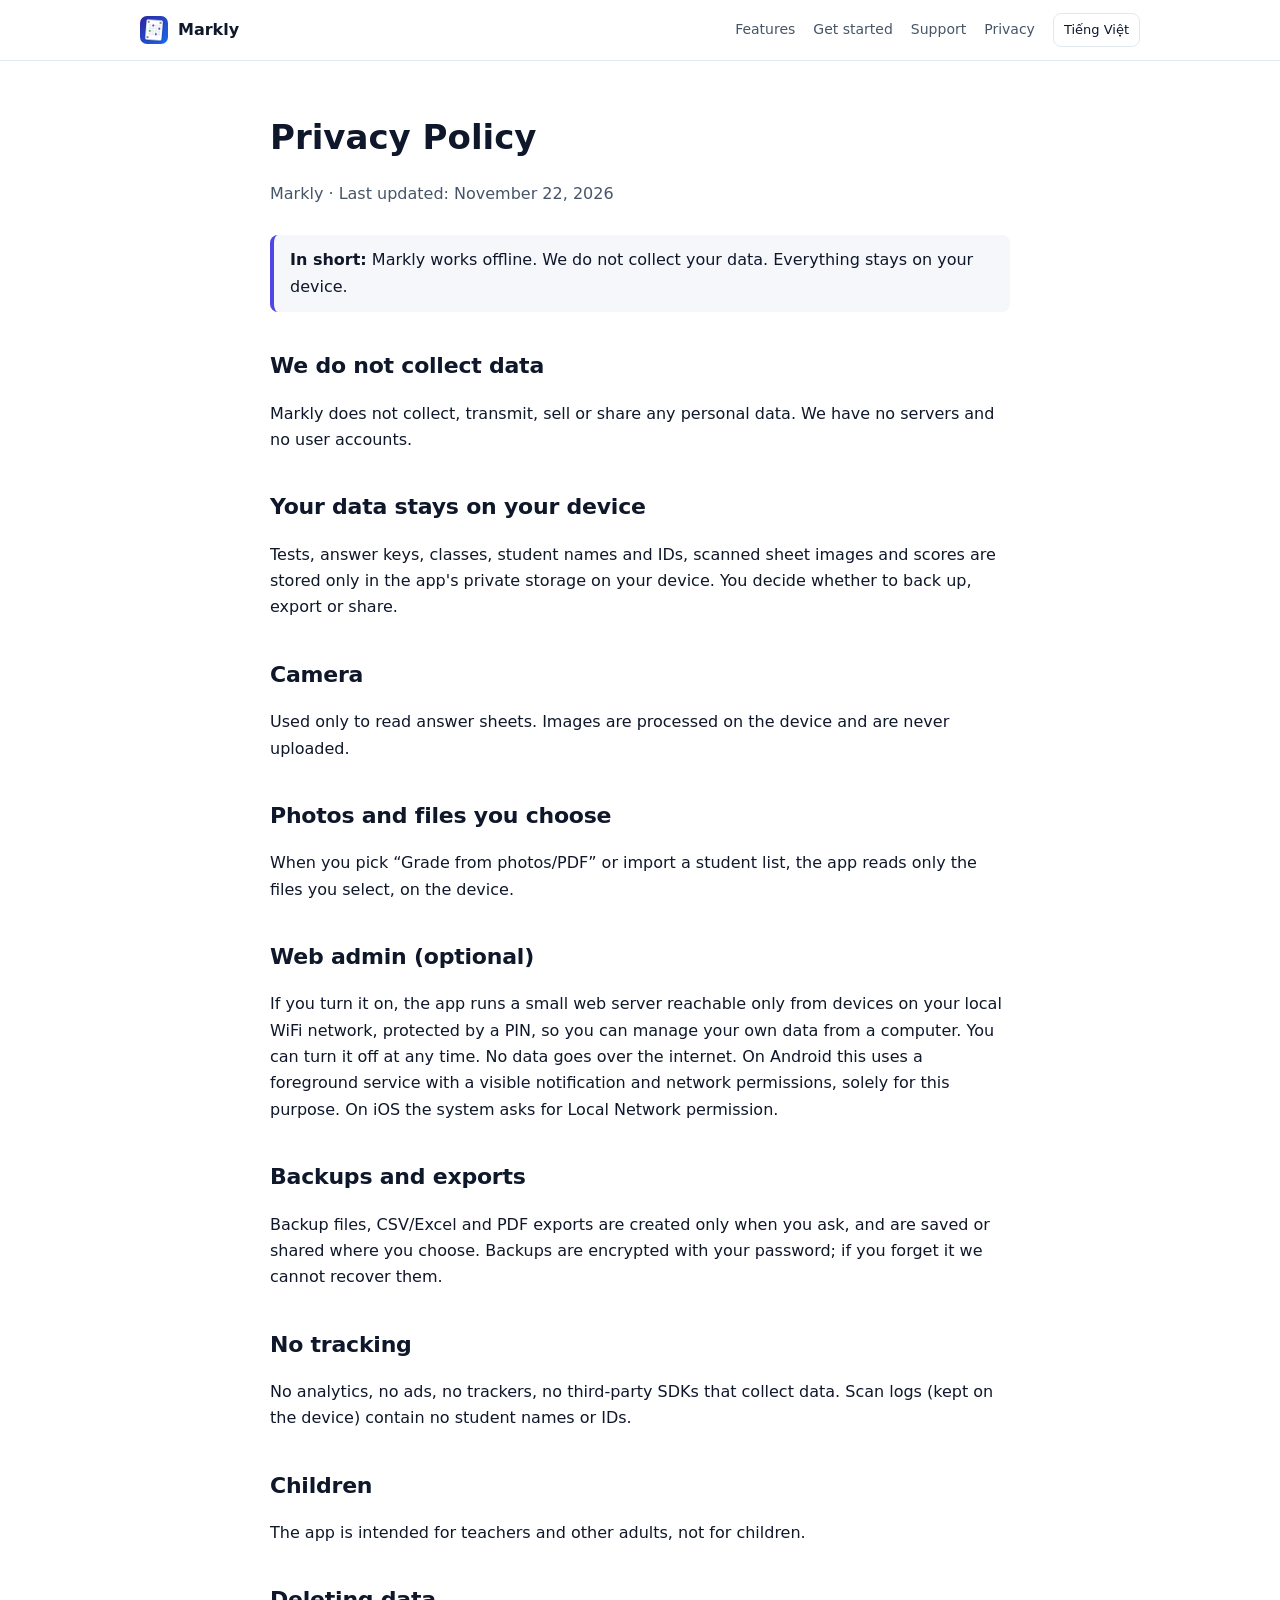
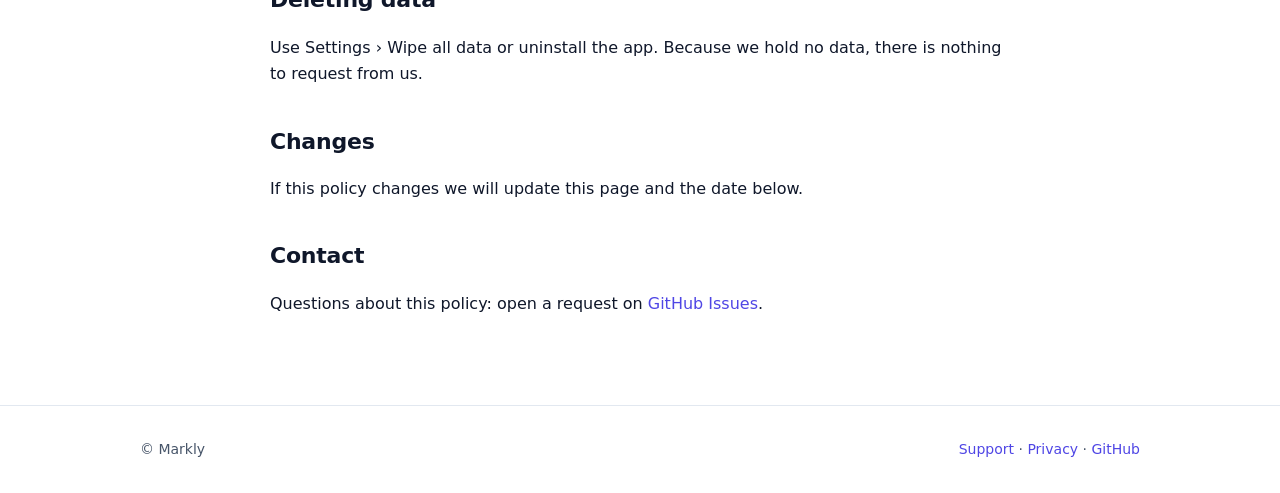
==== privacy.html @ a36c50f0 "Trang web Markly: giới thiệu, hỗ trợ, chính sách quyền riêng tư Co-Authored-By: Claude Sonnet 5.5 <n" ====
<!doctype html>
<html lang="vi">
<head>
<meta charset="utf-8">
<meta name="viewport" content="width=device-width,initial-scale=1">
<title>Privacy Policy — Markly</title>
<meta name="description" content="Chính sách quyền riêng tư của Markly: không thu thập dữ liệu, mọi thứ ở trên máy bạn. / Markly privacy policy: no data collected, everything stays on your device.">
<link rel="icon" href="favicon.png">
<link rel="apple-touch-icon" href="apple-touch-icon.png">
<link rel="stylesheet" href="style.css">
<script src="lang.js"></script>
</head>
<body data-tvi="Chính sách quyền riêng tư — Markly" data-ten="Privacy Policy — Markly">
<header class="nav"><div class="wrap">
  <a class="brand" href="./"><img src="icon-128.png" alt=""><span>Markly</span></a>
  <nav>
    <a class="hide-sm" href="./#features"><span data-l="vi">Tính năng</span><span data-l="en">Features</span></a>
    <a class="hide-sm" href="./#start"><span data-l="vi">Bắt đầu</span><span data-l="en">Get started</span></a>
    <a href="support.html"><span data-l="vi">Hỗ trợ</span><span data-l="en">Support</span></a>
    <a href="privacy.html"><span data-l="vi">Quyền riêng tư</span><span data-l="en">Privacy</span></a>
    <button class="lang" id="lang" type="button">English</button>
  </nav>
</div></header>

<main class="wrap doc">
  <h1><span data-l="vi">Chính sách quyền riêng tư</span><span data-l="en">Privacy Policy</span></h1>
  <p class="meta">Markly · <span data-l="vi">Cập nhật: 22/11/2026</span><span data-l="en">Last updated: November 22, 2026</span></p>
  <div class="note"><span data-l="vi"><b>Tóm tắt:</b> Markly hoạt động offline. Chúng tôi không thu thập dữ liệu của bạn. Mọi thứ nằm trên thiết bị của bạn.</span><span data-l="en"><b>In short:</b> Markly works offline. We do not collect your data. Everything stays on your device.</span></div>
  <h2><span data-l="vi">Chúng tôi không thu thập dữ liệu</span><span data-l="en">We do not collect data</span></h2>
  <p><span data-l="vi">Markly không thu thập, truyền đi, bán hay chia sẻ bất kỳ dữ liệu cá nhân nào. Chúng tôi không có máy chủ và không có tài khoản người dùng.</span><span data-l="en">Markly does not collect, transmit, sell or share any personal data. We have no servers and no user accounts.</span></p>
  <h2><span data-l="vi">Dữ liệu nằm trên thiết bị của bạn</span><span data-l="en">Your data stays on your device</span></h2>
  <p><span data-l="vi">Bài kiểm tra, đáp án, lớp học, tên và mã sinh viên, ảnh phiếu đã quét và điểm chỉ được lưu trong bộ nhớ riêng của ứng dụng trên thiết bị. Bạn tự quyết định việc sao lưu, xuất hoặc chia sẻ.</span><span data-l="en">Tests, answer keys, classes, student names and IDs, scanned sheet images and scores are stored only in the app's private storage on your device. You decide whether to back up, export or share.</span></p>
  <h2><span data-l="vi">Camera</span><span data-l="en">Camera</span></h2>
  <p><span data-l="vi">Chỉ dùng để đọc phiếu trắc nghiệm. Ảnh được xử lý ngay trên thiết bị và không bao giờ được tải lên.</span><span data-l="en">Used only to read answer sheets. Images are processed on the device and are never uploaded.</span></p>
  <h2><span data-l="vi">Ảnh và tệp bạn chọn</span><span data-l="en">Photos and files you choose</span></h2>
  <p><span data-l="vi">Khi bạn chọn “Chấm từ ảnh/PDF” hoặc nhập danh sách sinh viên, ứng dụng chỉ đọc các tệp bạn chọn, trên thiết bị.</span><span data-l="en">When you pick “Grade from photos/PDF” or import a student list, the app reads only the files you select, on the device.</span></p>
  <h2><span data-l="vi">Web quản trị (tùy chọn)</span><span data-l="en">Web admin (optional)</span></h2>
  <p><span data-l="vi">Nếu bạn bật, ứng dụng chạy một máy chủ web nhỏ chỉ truy cập được từ các thiết bị trong cùng mạng WiFi nội bộ, được bảo vệ bằng mã PIN, để bạn quản lý dữ liệu của chính mình từ máy tính. Bạn có thể tắt bất cứ lúc nào. Không có dữ liệu nào đi qua internet. Trên Android, tính năng này dùng một dịch vụ nền có thông báo hiển thị cùng các quyền mạng, chỉ cho mục đích này. Trên iOS, hệ thống sẽ hỏi quyền Mạng cục bộ.</span><span data-l="en">If you turn it on, the app runs a small web server reachable only from devices on your local WiFi network, protected by a PIN, so you can manage your own data from a computer. You can turn it off at any time. No data goes over the internet. On Android this uses a foreground service with a visible notification and network permissions, solely for this purpose. On iOS the system asks for Local Network permission.</span></p>
  <h2><span data-l="vi">Sao lưu và xuất tệp</span><span data-l="en">Backups and exports</span></h2>
  <p><span data-l="vi">Tệp sao lưu, CSV/Excel và PDF chỉ được tạo khi bạn yêu cầu và được lưu hoặc chia sẻ ở nơi bạn chọn. Sao lưu được mã hóa bằng mật khẩu của bạn; nếu quên mật khẩu, chúng tôi không thể khôi phục.</span><span data-l="en">Backup files, CSV/Excel and PDF exports are created only when you ask, and are saved or shared where you choose. Backups are encrypted with your password; if you forget it we cannot recover them.</span></p>
  <h2><span data-l="vi">Không theo dõi</span><span data-l="en">No tracking</span></h2>
  <p><span data-l="vi">Không analytics, không quảng cáo, không bộ theo dõi, không SDK bên thứ ba thu thập dữ liệu. Nhật ký quét (lưu trên máy) không chứa tên hay mã sinh viên.</span><span data-l="en">No analytics, no ads, no trackers, no third-party SDKs that collect data. Scan logs (kept on the device) contain no student names or IDs.</span></p>
  <h2><span data-l="vi">Trẻ em</span><span data-l="en">Children</span></h2>
  <p><span data-l="vi">Ứng dụng dành cho giáo viên và người lớn, không nhắm đến trẻ em.</span><span data-l="en">The app is intended for teachers and other adults, not for children.</span></p>
  <h2><span data-l="vi">Xóa dữ liệu</span><span data-l="en">Deleting data</span></h2>
  <p><span data-l="vi">Dùng Cài đặt › Xóa toàn bộ dữ liệu hoặc gỡ cài đặt ứng dụng. Vì chúng tôi không giữ dữ liệu nào, không có gì cần yêu cầu xóa từ phía chúng tôi.</span><span data-l="en">Use Settings › Wipe all data or uninstall the app. Because we hold no data, there is nothing to request from us.</span></p>
  <h2><span data-l="vi">Thay đổi chính sách</span><span data-l="en">Changes</span></h2>
  <p><span data-l="vi">Nếu chính sách thay đổi, chúng tôi sẽ cập nhật trang này cùng ngày cập nhật bên dưới.</span><span data-l="en">If this policy changes we will update this page and the date below.</span></p>
  <h2><span data-l="vi">Liên hệ</span><span data-l="en">Contact</span></h2>
  <p><span data-l="vi">Câu hỏi về chính sách này: mở yêu cầu tại <a href="https://github.com/mvmanh/markly-app/issues">GitHub Issues</a>.</span><span data-l="en">Questions about this policy: open a request on <a href="https://github.com/mvmanh/markly-app/issues">GitHub Issues</a>.</span></p>
</main>

<footer><div class="wrap">
  <span>© Markly</span>
  <span><a href="support.html"><span data-l="vi">Hỗ trợ</span><span data-l="en">Support</span></a> · <a href="privacy.html"><span data-l="vi">Quyền riêng tư</span><span data-l="en">Privacy</span></a> · <a href="https://github.com/mvmanh/markly-app/issues">GitHub</a></span>
</div></footer>
</body>
</html>
---- style.css ----
:root{--bg:#fff;--bg2:#f5f7fb;--fg:#0f172a;--muted:#475569;--line:#e2e8f0;--brand:#4f46e5;--brand-d:#4338ca;--card:#fff;--shadow:0 1px 2px rgba(15,23,42,.06),0 8px 24px rgba(15,23,42,.06)}
@media (prefers-color-scheme:dark){:root{--bg:#0b1220;--bg2:#101a2e;--fg:#e5e9f2;--muted:#9aa7bd;--line:#1f2b44;--brand:#a5b4fc;--brand-d:#6366f1;--card:#121c33;--shadow:0 1px 2px rgba(0,0,0,.4)}}
*{box-sizing:border-box}html{scroll-behavior:smooth}
body{margin:0;background:var(--bg);color:var(--fg);font:16px/1.65 system-ui,-apple-system,"Segoe UI",Roboto,"Helvetica Neue",Arial,sans-serif}
a{color:var(--brand);text-decoration:none}a:hover{text-decoration:underline}
.wrap{max-width:1040px;margin:0 auto;padding:0 20px}
header.nav{position:sticky;top:0;z-index:10;background:color-mix(in srgb,var(--bg) 88%,transparent);backdrop-filter:blur(10px);border-bottom:1px solid var(--line)}
.nav .wrap{display:flex;align-items:center;gap:20px;height:60px}
.brand{display:flex;align-items:center;gap:10px;font-weight:700;color:var(--fg)}.brand img{width:28px;height:28px;border-radius:7px}
.nav nav{margin-left:auto;display:flex;align-items:center;gap:18px;font-size:14px}.nav nav a{color:var(--muted)}.nav nav a:hover{color:var(--fg);text-decoration:none}
.lang{border:1px solid var(--line);background:var(--card);color:var(--fg);border-radius:8px;padding:5px 10px;font:inherit;font-size:13px;cursor:pointer}
.hero{padding:72px 0 56px;background:linear-gradient(180deg,var(--bg2),var(--bg));text-align:center}
.hero img.logo{width:88px;height:88px;border-radius:20px;box-shadow:var(--shadow)}
.hero h1{font-size:clamp(28px,5vw,46px);line-height:1.15;margin:22px auto 14px;max-width:760px;letter-spacing:-.02em}
.hero p.lead{font-size:18px;color:var(--muted);max-width:640px;margin:0 auto 28px}
.btns{display:flex;gap:12px;justify-content:center;flex-wrap:wrap}
.btn{display:inline-block;padding:12px 22px;border-radius:10px;font-weight:600;border:1px solid var(--line);background:var(--card);color:var(--fg)}
.btn:hover{text-decoration:none;border-color:var(--brand)}
.btn.primary{background:var(--brand-d);border-color:var(--brand-d);color:#fff}.btn.primary:hover{filter:brightness(1.08)}
.badges{margin-top:22px;display:flex;gap:8px;justify-content:center;flex-wrap:wrap}
.badge{font-size:13px;padding:4px 12px;border-radius:99px;background:var(--card);border:1px solid var(--line);color:var(--muted)}
section{padding:60px 0}section.alt{background:var(--bg2)}
h2{font-size:28px;letter-spacing:-.01em;margin:0 0 8px}.sub{color:var(--muted);margin:0 0 32px;max-width:640px}
.grid{display:grid;gap:18px;grid-template-columns:repeat(auto-fit,minmax(260px,1fr))}
.card{background:var(--card);border:1px solid var(--line);border-radius:14px;padding:22px;box-shadow:var(--shadow)}
.card h3{margin:0 0 6px;font-size:17px}.card p{margin:0;color:var(--muted);font-size:15px}.card .ic{font-size:26px;margin-bottom:10px}
ol.steps{counter-reset:s;list-style:none;padding:0;margin:0;display:grid;gap:14px}
ol.steps li{counter-increment:s;background:var(--card);border:1px solid var(--line);border-radius:12px;padding:16px 18px 16px 62px;position:relative}
ol.steps li:before{content:counter(s);position:absolute;left:18px;top:14px;width:32px;height:32px;border-radius:50%;background:var(--brand-d);color:#fff;font-weight:700;display:grid;place-items:center}
table{width:100%;border-collapse:collapse;background:var(--card);border:1px solid var(--line);border-radius:12px;overflow:hidden;font-size:15px}
th,td{text-align:left;padding:12px 16px;border-bottom:1px solid var(--line);vertical-align:top}th{background:var(--bg2);font-size:13px;text-transform:uppercase;letter-spacing:.04em;color:var(--muted)}tr:last-child td{border-bottom:0}
code,kbd{font:13px ui-monospace,SFMono-Regular,Menlo,monospace;background:var(--bg2);border:1px solid var(--line);border-radius:6px;padding:1px 6px}
details{background:var(--card);border:1px solid var(--line);border-radius:12px;padding:14px 18px;margin-bottom:10px}summary{cursor:pointer;font-weight:600}details p{color:var(--muted);margin:10px 0 0}
footer{border-top:1px solid var(--line);padding:32px 0;color:var(--muted);font-size:14px}footer .wrap{display:flex;gap:16px;flex-wrap:wrap;justify-content:space-between}
.doc{max-width:780px;padding:48px 20px 72px}.doc h1{font-size:34px;margin:0 0 6px}.doc h2{font-size:22px;margin:36px 0 10px}.doc h3{font-size:17px;margin:22px 0 6px}.doc .meta{color:var(--muted);margin-bottom:28px}.doc ul{padding-left:22px}
.note{background:var(--bg2);border-left:4px solid var(--brand);padding:12px 16px;border-radius:8px;margin:18px 0}
[data-l]{display:none}html[lang=vi] [data-l=vi],html[lang=en] [data-l=en]{display:revert}
@media(max-width:640px){.nav nav a.hide-sm{display:none}.hero{padding:48px 0 36px}th,td{padding:10px}}

.soon{display:inline-block;padding:12px 22px;border-radius:10px;border:1px dashed var(--line);color:var(--muted)}
.hero img.logo{background:var(--card)}
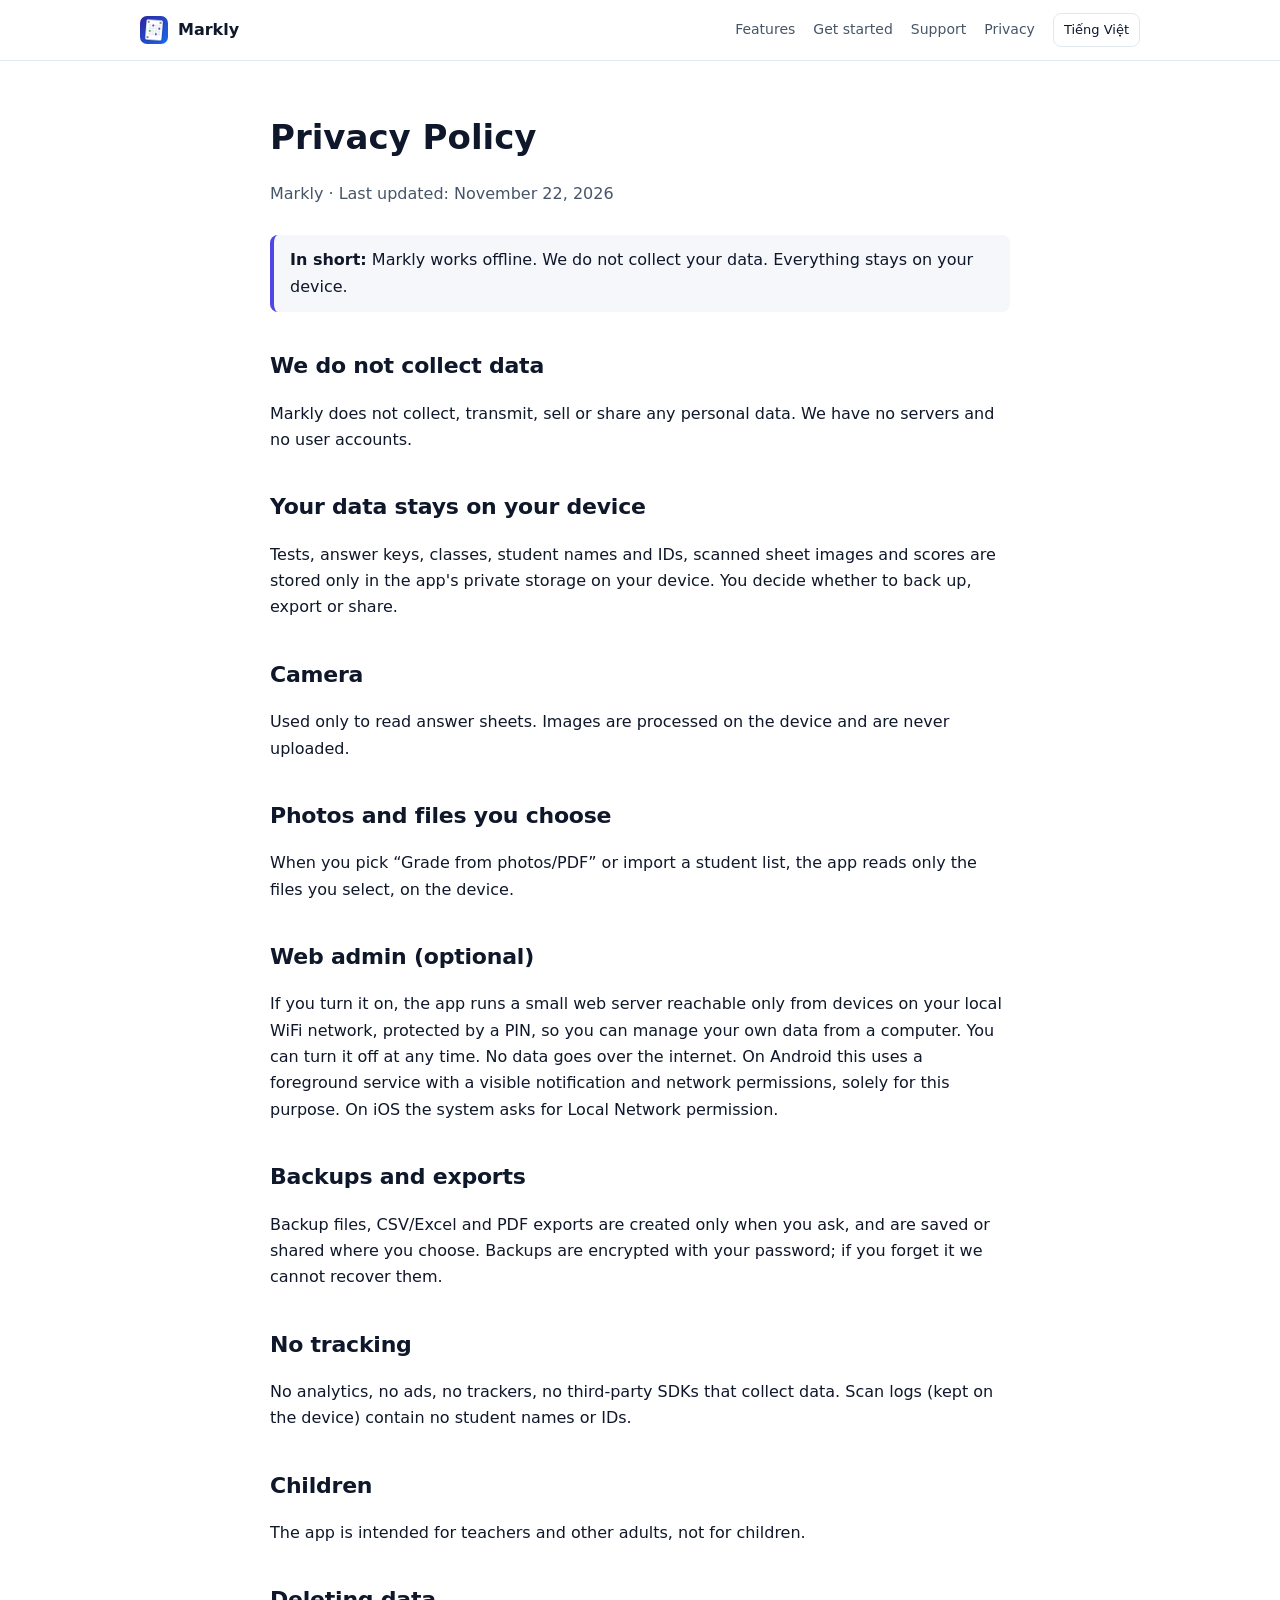
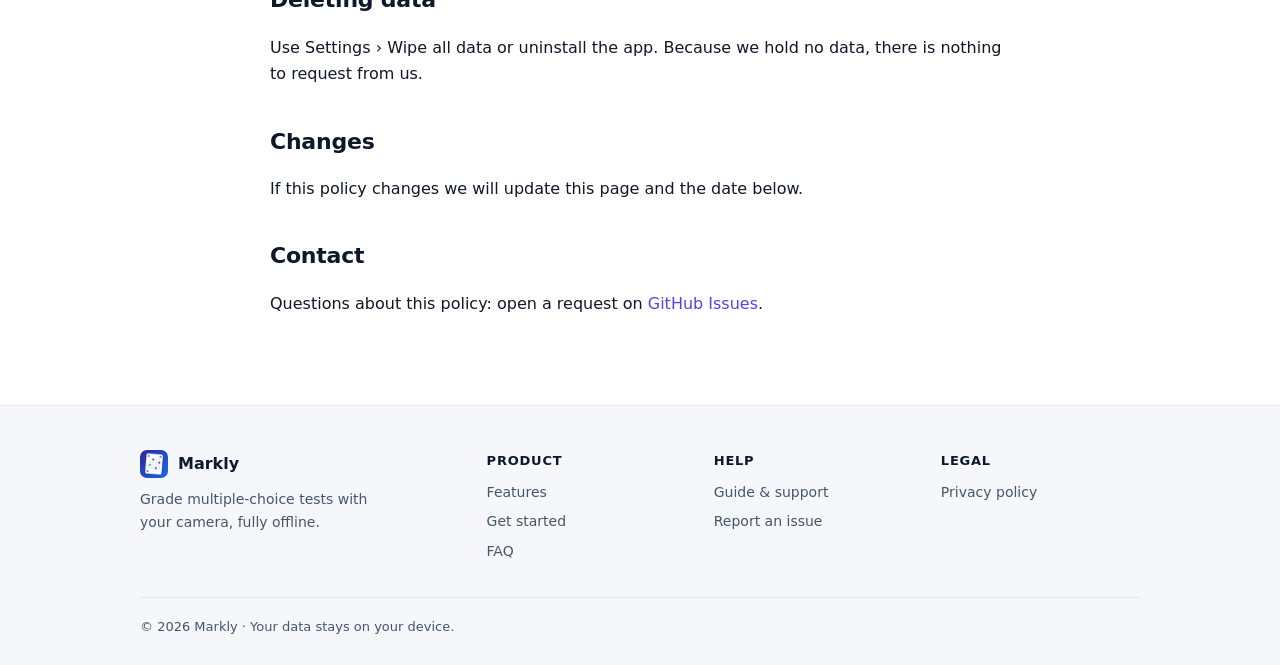
==== commit a1496eba: "Ảnh nén WebP đúng kích thước hiển thị, SEO/OG, trợ năng, 404, sitemap, footer, hiệu ứng Co-Authored-" ====
--- a/privacy.html
+++ b/privacy.html
@@ -5,12 +5,28 @@
 <meta name="viewport" content="width=device-width,initial-scale=1">
 <title>Privacy Policy — Markly</title>
 <meta name="description" content="Chính sách quyền riêng tư của Markly: không thu thập dữ liệu, mọi thứ ở trên máy bạn. / Markly privacy policy: no data collected, everything stays on your device.">
+<meta name="theme-color" content="#4f46e5">
+<meta name="color-scheme" content="light dark">
+<link rel="canonical" href="https://mvmanh.github.io/markly-app/privacy.html">
+<meta property="og:type" content="website">
+<meta property="og:site_name" content="Markly">
+<meta property="og:title" content="Privacy Policy — Markly">
+<meta property="og:description" content="Chính sách quyền riêng tư của Markly: không thu thập dữ liệu, mọi thứ ở trên máy bạn. / Markly privacy policy: no data collected, everything stays on your device.">
+<meta property="og:url" content="https://mvmanh.github.io/markly-app/privacy.html">
+<meta property="og:image" content="https://mvmanh.github.io/markly-app/og-image.jpg">
+<meta property="og:image:width" content="1200">
+<meta property="og:image:height" content="630">
+<meta name="twitter:card" content="summary_large_image">
+<meta name="twitter:title" content="Privacy Policy — Markly">
+<meta name="twitter:description" content="Chính sách quyền riêng tư của Markly: không thu thập dữ liệu, mọi thứ ở trên máy bạn. / Markly privacy policy: no data collected, everything stays on your device.">
+<meta name="twitter:image" content="https://mvmanh.github.io/markly-app/og-image.jpg">
 <link rel="icon" href="favicon.png">
 <link rel="apple-touch-icon" href="apple-touch-icon.png">
 <link rel="stylesheet" href="style.css">
 <script src="lang.js"></script>
 </head>
 <body data-tvi="Chính sách quyền riêng tư — Markly" data-ten="Privacy Policy — Markly">
+<a class="skip" href="#main"><span data-l="vi">Bỏ qua điều hướng</span><span data-l="en">Skip to content</span></a>
 <header class="nav"><div class="wrap">
   <a class="brand" href="./"><img src="icon-128.png" alt=""><span>Markly</span></a>
   <nav>
@@ -22,7 +38,7 @@
   </nav>
 </div></header>
 
-<main class="wrap doc">
+<main id="main" class="wrap doc">
   <h1><span data-l="vi">Chính sách quyền riêng tư</span><span data-l="en">Privacy Policy</span></h1>
   <p class="meta">Markly · <span data-l="vi">Cập nhật: 22/11/2026</span><span data-l="en">Last updated: November 22, 2026</span></p>
   <div class="note"><span data-l="vi"><b>Tóm tắt:</b> Markly hoạt động offline. Chúng tôi không thu thập dữ liệu của bạn. Mọi thứ nằm trên thiết bị của bạn.</span><span data-l="en"><b>In short:</b> Markly works offline. We do not collect your data. Everything stays on your device.</span></div>
@@ -50,9 +66,19 @@
   <p><span data-l="vi">Câu hỏi về chính sách này: mở yêu cầu tại <a href="https://github.com/mvmanh/markly-app/issues">GitHub Issues</a>.</span><span data-l="en">Questions about this policy: open a request on <a href="https://github.com/mvmanh/markly-app/issues">GitHub Issues</a>.</span></p>
 </main>
 
-<footer><div class="wrap">
-  <span>© Markly</span>
-  <span><a href="support.html"><span data-l="vi">Hỗ trợ</span><span data-l="en">Support</span></a> · <a href="privacy.html"><span data-l="vi">Quyền riêng tư</span><span data-l="en">Privacy</span></a> · <a href="https://github.com/mvmanh/markly-app/issues">GitHub</a></span>
+<footer><div class="wrap fgrid">
+  <div class="fbrand"><a class="brand" href="./"><img src="icon-128.png" alt="" width="28" height="28"><span>Markly</span></a>
+    <p><span data-l="vi">Chấm trắc nghiệm bằng camera, hoàn toàn offline.</span><span data-l="en">Grade multiple-choice tests with your camera, fully offline.</span></p></div>
+  <div><h4><span data-l="vi">Sản phẩm</span><span data-l="en">Product</span></h4>
+    <a href="./#features"><span data-l="vi">Tính năng</span><span data-l="en">Features</span></a>
+    <a href="./#start"><span data-l="vi">Bắt đầu</span><span data-l="en">Get started</span></a>
+    <a href="./#faq">FAQ</a></div>
+  <div><h4><span data-l="vi">Hỗ trợ</span><span data-l="en">Help</span></h4>
+    <a href="support.html"><span data-l="vi">Hướng dẫn &amp; hỗ trợ</span><span data-l="en">Guide &amp; support</span></a>
+    <a href="https://github.com/mvmanh/markly-app/issues"><span data-l="vi">Báo lỗi / góp ý</span><span data-l="en">Report an issue</span></a></div>
+  <div><h4><span data-l="vi">Pháp lý</span><span data-l="en">Legal</span></h4>
+    <a href="privacy.html"><span data-l="vi">Quyền riêng tư</span><span data-l="en">Privacy policy</span></a></div>
+  <div class="copy">© 2026 Markly · <span data-l="vi">Dữ liệu của bạn ở lại trên máy bạn.</span><span data-l="en">Your data stays on your device.</span></div>
 </div></footer>
 </body>
 </html>
--- a/style.css
+++ b/style.css
@@ -39,3 +39,86 @@
 
 .soon{display:inline-block;padding:12px 22px;border-radius:10px;border:1px dashed var(--line);color:var(--muted)}
 .hero img.logo{background:var(--card)}
+
+/* ---- Trang giới thiệu mở rộng ---- */
+.hero{padding:56px 0 40px;text-align:left}
+.split{display:grid;grid-template-columns:1.05fr .95fr;gap:48px;align-items:center}
+.split.flip .txt{order:2}
+.hero .txt .logo{width:72px;height:72px;margin-bottom:6px}
+.hero h1{margin:14px 0 14px;max-width:none}
+.hero p.lead{margin:0 0 26px;max-width:540px}
+.hero .btns,.hero .badges{justify-content:flex-start}
+.shot{margin:0;display:flex;justify-content:center}
+.phone{width:min(290px,70vw);border:9px solid #0f172a;border-radius:42px;overflow:hidden;background:#0f172a;box-shadow:0 30px 60px -20px rgba(79,70,229,.45),0 8px 24px rgba(15,23,42,.18);position:relative}
+.phone:before{content:"";position:absolute;top:8px;left:50%;transform:translateX(-50%);width:84px;height:22px;background:#0f172a;border-radius:99px;z-index:2}
+.phone img{display:block;width:100%;height:auto}
+.hero .phone{width:min(300px,72vw);transform:rotate(2deg)}
+.browser{width:100%;max-width:560px;border:1px solid var(--line);border-radius:14px;overflow:hidden;background:var(--card);box-shadow:var(--shadow),0 30px 60px -24px rgba(79,70,229,.35)}
+.browser .bar{display:flex;align-items:center;gap:6px;padding:10px 14px;border-bottom:1px solid var(--line);background:var(--bg2)}
+.browser .bar i{width:10px;height:10px;border-radius:50%;background:var(--line)}
+.browser .bar span{margin-left:10px;font:12px ui-monospace,Menlo,monospace;color:var(--muted);background:var(--card);border:1px solid var(--line);border-radius:6px;padding:2px 10px}
+.browser img{display:block;width:100%;height:auto}
+.stats{border-top:1px solid var(--line);border-bottom:1px solid var(--line);background:var(--bg2)}
+.stats .wrap{display:grid;grid-template-columns:repeat(4,1fr);gap:12px;padding:22px 20px;text-align:center}
+.stats b{display:block;font-size:26px;letter-spacing:-.02em;color:var(--brand)}
+.stats span{font-size:13px;color:var(--muted)}
+section.feat{padding:72px 0}
+.kicker{display:inline-block;font-size:12px;font-weight:700;letter-spacing:.08em;text-transform:uppercase;color:var(--brand);background:color-mix(in srgb,var(--brand) 12%,transparent);padding:4px 12px;border-radius:99px;margin-bottom:14px}
+.feat h2{font-size:clamp(26px,3.4vw,36px);line-height:1.15;margin:0 0 12px}
+.feat .sub{margin-bottom:20px}
+ul.ticks{list-style:none;padding:0;margin:0;display:grid;gap:10px}
+ul.ticks li{position:relative;padding-left:30px}
+ul.ticks li:before{content:"";position:absolute;left:0;top:3px;width:20px;height:20px;border-radius:50%;background:var(--brand-d) url("data:image/svg+xml,%3Csvg xmlns='http://www.w3.org/2000/svg' viewBox='0 0 20 20'%3E%3Cpath d='M5.5 10.5l3 3 6-6.5' fill='none' stroke='white' stroke-width='2' stroke-linecap='round' stroke-linejoin='round'/%3E%3C/svg%3E") center/20px no-repeat}
+.card .ic{font-size:26px}
+ol.steps3{list-style:none;padding:0;margin:0;display:grid;grid-template-columns:repeat(3,1fr);gap:22px;counter-reset:s}
+ol.steps3 li{counter-increment:s;text-align:center;display:flex;flex-direction:column;align-items:center;gap:6px}
+ol.steps3 li b:before{content:counter(s) ". "}
+ol.steps3 .mini{width:min(170px,50vw);border:6px solid #0f172a;border-radius:28px;overflow:hidden;margin-bottom:10px;box-shadow:var(--shadow)}
+ol.steps3 .mini img{display:block;width:100%;height:auto}
+ol.steps3 span{color:var(--muted);font-size:15px;max-width:240px}
+section.privacy{background:linear-gradient(135deg,#312e81,#4f46e5 60%,#7c3aed);color:#fff}
+section.privacy .sub{color:#e0e7ff}
+section.privacy a{color:#fff;text-decoration:underline}
+.pcard{background:rgba(255,255,255,.12);border:1px solid rgba(255,255,255,.22);border-radius:14px;padding:20px;display:flex;flex-direction:column;gap:4px}
+.pcard span{color:#e0e7ff;font-size:15px}
+.js .reveal{opacity:0;transform:translateY(18px);transition:opacity .6s ease,transform .6s ease}
+.js .reveal.in{opacity:1;transform:none}
+@media (prefers-reduced-motion:reduce){.js .reveal{opacity:1;transform:none;transition:none}html{scroll-behavior:auto}.hero .phone{transform:none}}
+@media (max-width:820px){
+  .split,.split.flip{grid-template-columns:1fr;gap:28px}
+  .split.flip .txt{order:0}
+  .hero{text-align:center}.hero .btns,.hero .badges{justify-content:center}.hero p.lead{margin-left:auto;margin-right:auto}
+  .stats .wrap{grid-template-columns:repeat(2,1fr)}
+  ol.steps3{grid-template-columns:1fr}
+  section.feat{padding:48px 0}
+}
+
+/* ---- Chuyên nghiệp hóa ---- */
+.skip{position:absolute;left:-9999px;top:8px;background:var(--brand-d);color:#fff;padding:8px 14px;border-radius:8px;z-index:100}
+.skip:focus{left:12px;text-decoration:none}
+:focus-visible{outline:3px solid color-mix(in srgb,var(--brand) 70%,transparent);outline-offset:3px;border-radius:6px}
+section,[id]{scroll-margin-top:76px}
+.hero{position:relative;overflow:hidden}
+.hero:before,.hero:after{content:"";position:absolute;border-radius:50%;filter:blur(70px);opacity:.35;pointer-events:none}
+.hero:before{width:420px;height:420px;background:#818cf8;right:-80px;top:-120px}
+.hero:after{width:320px;height:320px;background:#c4b5fd;left:-100px;bottom:-140px;opacity:.28}
+.hero .wrap{position:relative;z-index:1}
+.btn,.card,.pcard,details{transition:transform .2s ease,box-shadow .2s ease,border-color .2s ease}
+.card:hover{transform:translateY(-3px);border-color:var(--brand)}
+.btn:hover{transform:translateY(-1px)}
+.hero h1{background:linear-gradient(135deg,var(--fg) 40%,var(--brand));-webkit-background-clip:text;background-clip:text;-webkit-text-fill-color:transparent}
+footer{background:var(--bg2);padding:44px 0 28px}
+footer .wrap.fgrid{display:grid;grid-template-columns:1.6fr 1fr 1fr 1fr;gap:28px;justify-content:initial}
+.fgrid h4{margin:0 0 10px;font-size:13px;letter-spacing:.06em;text-transform:uppercase;color:var(--fg)}
+.fgrid a{display:block;color:var(--muted);margin:6px 0;font-size:14px}
+.fgrid .brand{margin-bottom:8px}
+.fgrid .fbrand p{margin:0;max-width:260px}
+.fgrid .copy{grid-column:1/-1;border-top:1px solid var(--line);padding-top:18px;font-size:13px}
+details[open]{border-color:var(--brand)}
+summary{list-style:none;position:relative;padding-right:24px}
+summary::-webkit-details-marker{display:none}
+summary:after{content:"+";position:absolute;right:0;top:0;font-size:20px;line-height:1;color:var(--brand)}
+details[open] summary:after{content:"–"}
+@media (max-width:820px){footer .wrap.fgrid{grid-template-columns:1fr 1fr}.fgrid .fbrand{grid-column:1/-1}}
+@media print{.nav,footer,.skip,.hero:before,.hero:after{display:none}.js .reveal{opacity:1;transform:none}}
+.fgrid a.brand{display:flex;align-items:center;gap:10px;color:var(--fg);font-size:16px;margin:0 0 10px}
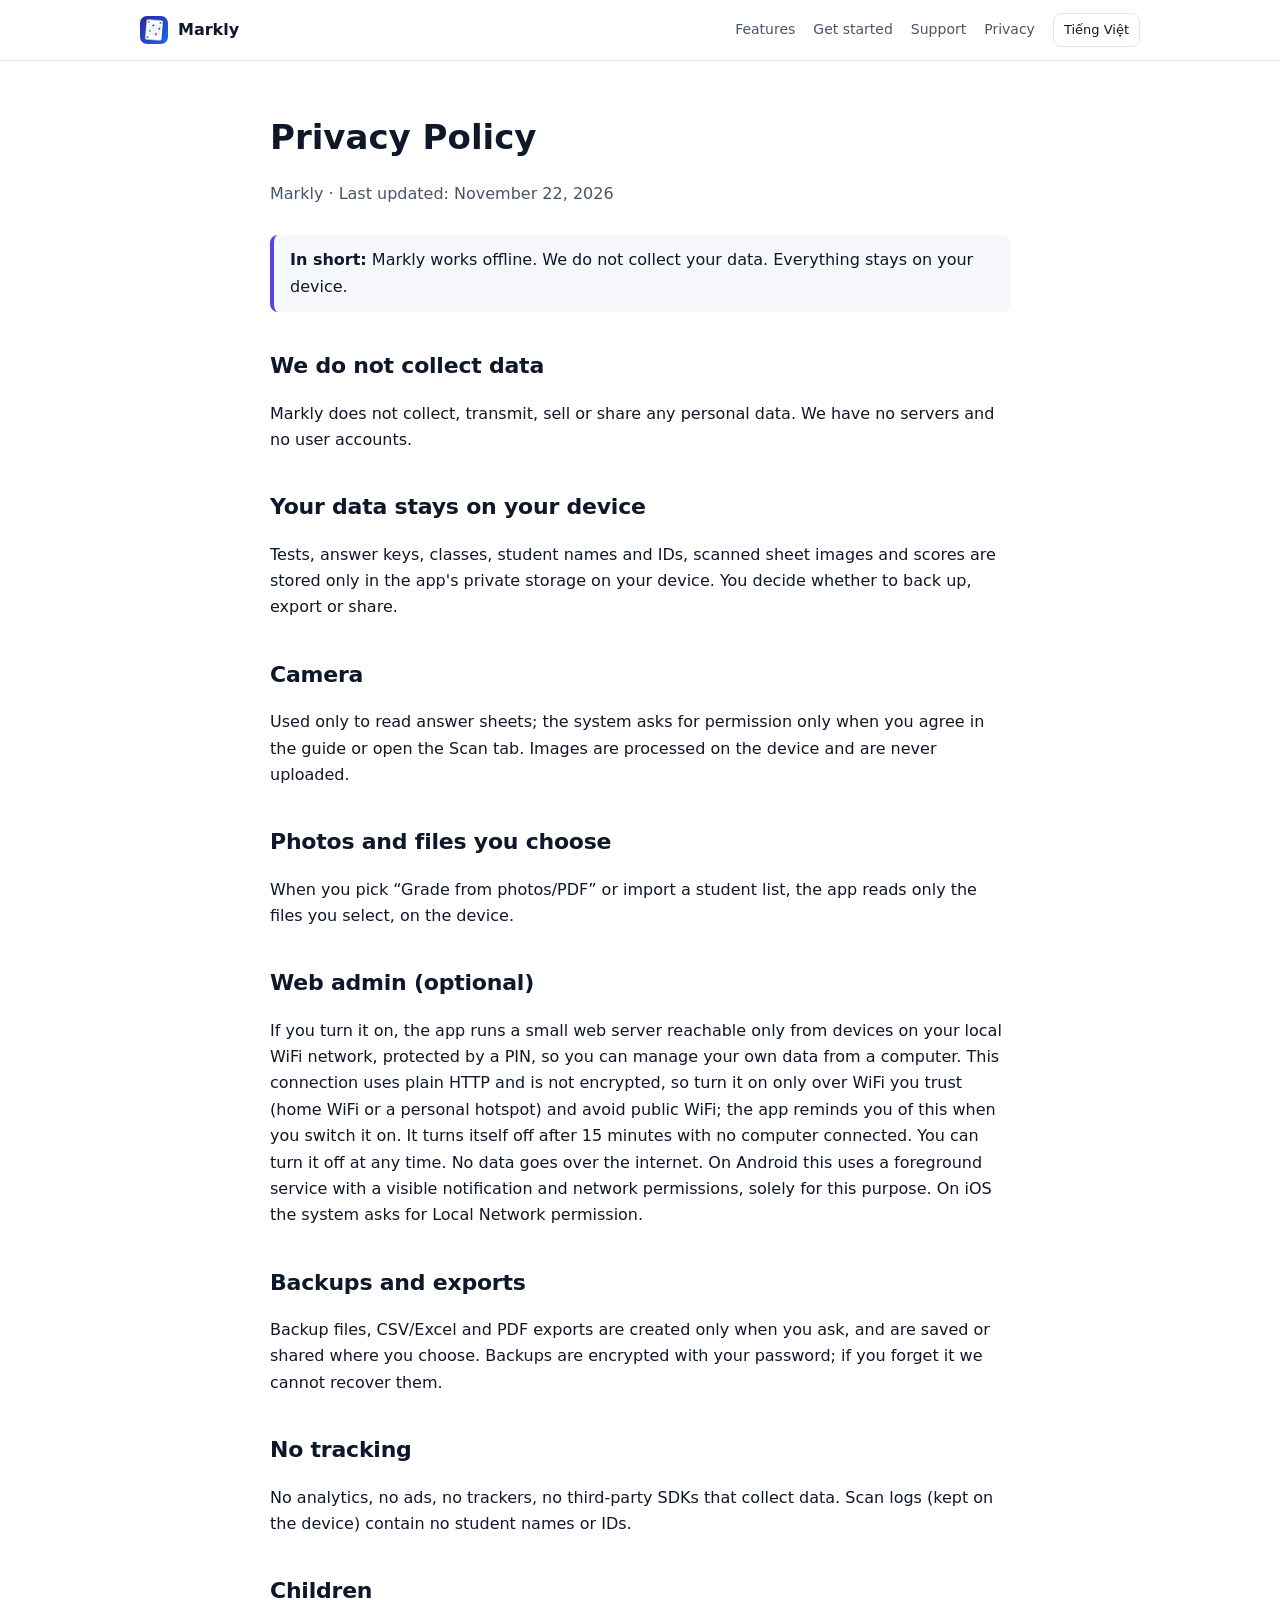
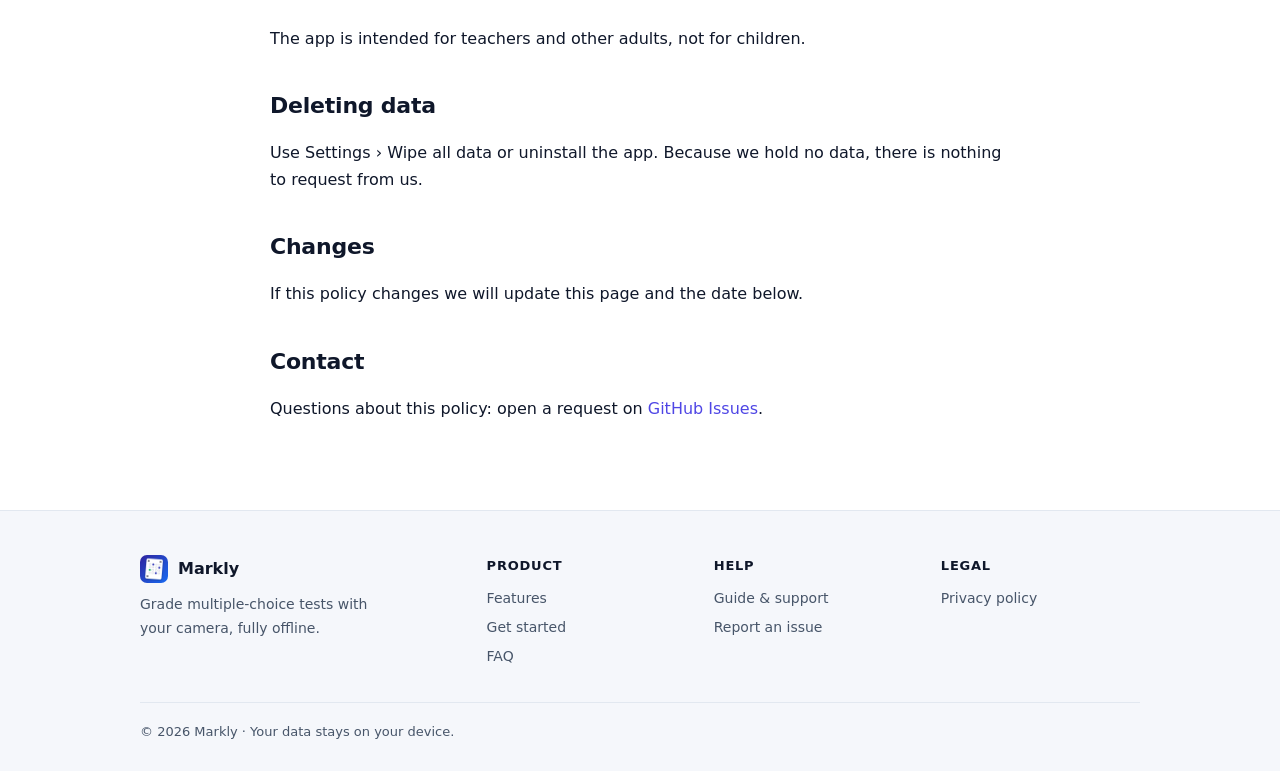
==== commit 2a82fcb3: "Trang web: cập nhật chính sách (web HTTP + tự tắt 15 phút), hướng dẫn Thử nhanh, thẻ tính năng mới C" ====
--- a/privacy.html
+++ b/privacy.html
@@ -47,11 +47,11 @@
   <h2><span data-l="vi">Dữ liệu nằm trên thiết bị của bạn</span><span data-l="en">Your data stays on your device</span></h2>
   <p><span data-l="vi">Bài kiểm tra, đáp án, lớp học, tên và mã sinh viên, ảnh phiếu đã quét và điểm chỉ được lưu trong bộ nhớ riêng của ứng dụng trên thiết bị. Bạn tự quyết định việc sao lưu, xuất hoặc chia sẻ.</span><span data-l="en">Tests, answer keys, classes, student names and IDs, scanned sheet images and scores are stored only in the app's private storage on your device. You decide whether to back up, export or share.</span></p>
   <h2><span data-l="vi">Camera</span><span data-l="en">Camera</span></h2>
-  <p><span data-l="vi">Chỉ dùng để đọc phiếu trắc nghiệm. Ảnh được xử lý ngay trên thiết bị và không bao giờ được tải lên.</span><span data-l="en">Used only to read answer sheets. Images are processed on the device and are never uploaded.</span></p>
+  <p><span data-l="vi">Chỉ dùng để đọc phiếu trắc nghiệm; hệ thống chỉ hỏi quyền khi bạn đồng ý ở bước hướng dẫn hoặc khi mở tab Quét bài. Ảnh được xử lý ngay trên thiết bị và không bao giờ được tải lên.</span><span data-l="en">Used only to read answer sheets; the system asks for permission only when you agree in the guide or open the Scan tab. Images are processed on the device and are never uploaded.</span></p>
   <h2><span data-l="vi">Ảnh và tệp bạn chọn</span><span data-l="en">Photos and files you choose</span></h2>
   <p><span data-l="vi">Khi bạn chọn “Chấm từ ảnh/PDF” hoặc nhập danh sách sinh viên, ứng dụng chỉ đọc các tệp bạn chọn, trên thiết bị.</span><span data-l="en">When you pick “Grade from photos/PDF” or import a student list, the app reads only the files you select, on the device.</span></p>
   <h2><span data-l="vi">Web quản trị (tùy chọn)</span><span data-l="en">Web admin (optional)</span></h2>
-  <p><span data-l="vi">Nếu bạn bật, ứng dụng chạy một máy chủ web nhỏ chỉ truy cập được từ các thiết bị trong cùng mạng WiFi nội bộ, được bảo vệ bằng mã PIN, để bạn quản lý dữ liệu của chính mình từ máy tính. Bạn có thể tắt bất cứ lúc nào. Không có dữ liệu nào đi qua internet. Trên Android, tính năng này dùng một dịch vụ nền có thông báo hiển thị cùng các quyền mạng, chỉ cho mục đích này. Trên iOS, hệ thống sẽ hỏi quyền Mạng cục bộ.</span><span data-l="en">If you turn it on, the app runs a small web server reachable only from devices on your local WiFi network, protected by a PIN, so you can manage your own data from a computer. You can turn it off at any time. No data goes over the internet. On Android this uses a foreground service with a visible notification and network permissions, solely for this purpose. On iOS the system asks for Local Network permission.</span></p>
+  <p><span data-l="vi">Nếu bạn bật, ứng dụng chạy một máy chủ web nhỏ chỉ truy cập được từ các thiết bị trong cùng mạng WiFi nội bộ, được bảo vệ bằng mã PIN, để bạn quản lý dữ liệu của chính mình từ máy tính. Kết nối này dùng HTTP và không được mã hóa, vì vậy chỉ nên bật trên WiFi bạn tin cậy (WiFi nhà hoặc điểm phát cá nhân), tránh WiFi công cộng; app có hộp thoại nhắc điều này khi bạn bật. Web tự tắt sau 15 phút không có máy tính nào kết nối. Bạn có thể tắt bất cứ lúc nào. Không có dữ liệu nào đi qua internet. Trên Android, tính năng này dùng một dịch vụ nền có thông báo hiển thị cùng các quyền mạng, chỉ cho mục đích này. Trên iOS, hệ thống sẽ hỏi quyền Mạng cục bộ.</span><span data-l="en">If you turn it on, the app runs a small web server reachable only from devices on your local WiFi network, protected by a PIN, so you can manage your own data from a computer. This connection uses plain HTTP and is not encrypted, so turn it on only over WiFi you trust (home WiFi or a personal hotspot) and avoid public WiFi; the app reminds you of this when you switch it on. It turns itself off after 15 minutes with no computer connected. You can turn it off at any time. No data goes over the internet. On Android this uses a foreground service with a visible notification and network permissions, solely for this purpose. On iOS the system asks for Local Network permission.</span></p>
   <h2><span data-l="vi">Sao lưu và xuất tệp</span><span data-l="en">Backups and exports</span></h2>
   <p><span data-l="vi">Tệp sao lưu, CSV/Excel và PDF chỉ được tạo khi bạn yêu cầu và được lưu hoặc chia sẻ ở nơi bạn chọn. Sao lưu được mã hóa bằng mật khẩu của bạn; nếu quên mật khẩu, chúng tôi không thể khôi phục.</span><span data-l="en">Backup files, CSV/Excel and PDF exports are created only when you ask, and are saved or shared where you choose. Backups are encrypted with your password; if you forget it we cannot recover them.</span></p>
   <h2><span data-l="vi">Không theo dõi</span><span data-l="en">No tracking</span></h2>
